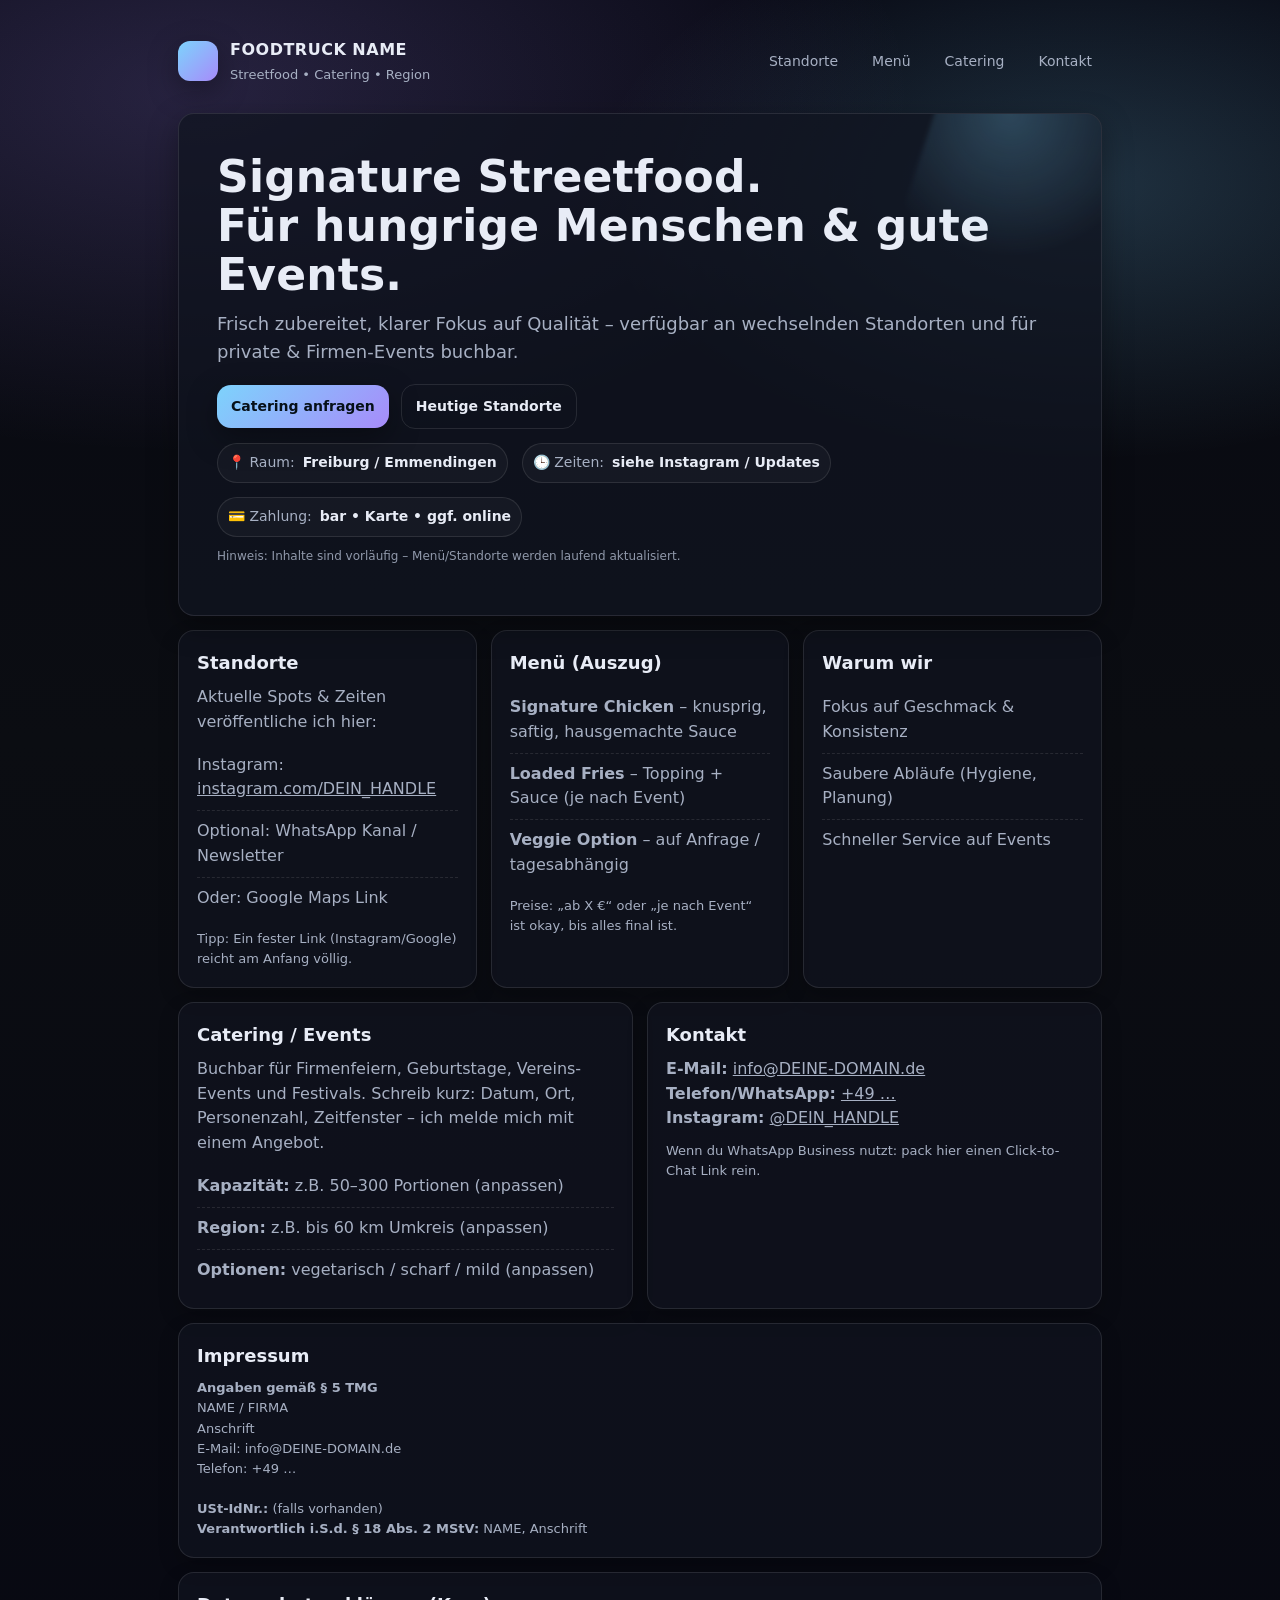
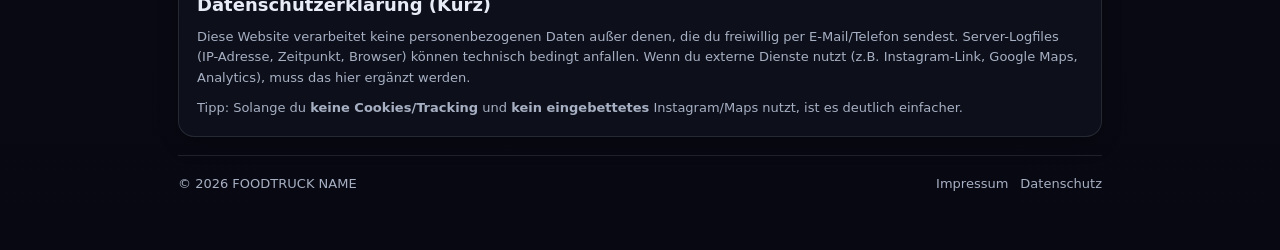
==== index.html @ 0bb02973 "Update and rename home.html to index.html" ====
<!doctype html>
<html lang="de">
<head>
  <meta charset="utf-8" />
  <meta name="viewport" content="width=device-width,initial-scale=1" />
  <meta name="description" content="Foodtruck – Streetfood & Catering. Standorte, Menü, Anfrage." />
  <title>FOODTRUCK NAME – Streetfood & Catering</title>

  <style>
    :root{
      --bg:#0b0d12;
      --card:#111521;
      --text:#e8ecf6;
      --muted:#a7b0c3;
      --line:rgba(255,255,255,.10);
      --accent:#7dd3fc;
      --accent2:#a78bfa;
      --shadow: 0 10px 30px rgba(0,0,0,.35);
      --radius:16px;
      --max: 980px;
      --pad: clamp(16px, 3vw, 28px);
    }
    *{box-sizing:border-box}
    body{
      margin:0;
      font-family: system-ui, -apple-system, Segoe UI, Roboto, Ubuntu, Cantarell, "Noto Sans", Arial, sans-serif;
      background:
        radial-gradient(1200px 600px at 15% 5%, rgba(167,139,250,.20), transparent 60%),
        radial-gradient(900px 500px at 85% 10%, rgba(125,211,252,.20), transparent 55%),
        linear-gradient(180deg, #070812, #0b0d12 40%, #070812);
      color:var(--text);
      line-height:1.55;
    }
    a{color:inherit}
    .wrap{max-width:var(--max); margin:0 auto; padding:24px var(--pad) 56px;}
    header{
      display:flex; gap:12px; align-items:center; justify-content:space-between;
      padding:14px 0 18px;
    }
    .brand{
      display:flex; gap:12px; align-items:center; text-decoration:none;
    }
    .logo{
      width:40px; height:40px; border-radius:12px;
      background: linear-gradient(135deg, var(--accent), var(--accent2));
      box-shadow: var(--shadow);
    }
    .brand strong{display:block; letter-spacing:.5px}
    .brand span{display:block; font-size:13px; color:var(--muted); margin-top:2px}
    nav{
      display:flex; gap:14px; flex-wrap:wrap; justify-content:flex-end;
      font-size:14px; color:var(--muted);
    }
    nav a{ text-decoration:none; padding:6px 10px; border-radius:10px; }
    nav a:hover{ background:rgba(255,255,255,.06); color:var(--text); }

    .hero{
      margin-top:10px;
      background: rgba(17,21,33,.75);
      border:1px solid var(--line);
      border-radius: var(--radius);
      box-shadow: var(--shadow);
      padding: clamp(22px, 4vw, 38px);
      position:relative;
      overflow:hidden;
    }
    .hero:before{
      content:"";
      position:absolute; inset:-60px -60px auto auto;
      width:240px; height:240px;
      background: radial-gradient(circle at 30% 30%, rgba(125,211,252,.25), transparent 60%);
      filter: blur(2px);
      transform: rotate(18deg);
    }
    h1{
      margin:0 0 10px;
      font-size: clamp(26px, 4.2vw, 44px);
      line-height:1.12;
      letter-spacing:.2px;
    }
    .lead{margin:0 0 18px; color:var(--muted); font-size: clamp(15px, 1.8vw, 18px);}
    .cta{
      display:flex; gap:12px; flex-wrap:wrap; align-items:center;
      margin-top:10px;
    }
    .btn{
      display:inline-flex; align-items:center; justify-content:center;
      padding:11px 14px;
      border-radius: 14px;
      border:1px solid var(--line);
      text-decoration:none;
      font-weight:600;
      font-size:14px;
    }
    .btn.primary{
      border:none;
      background: linear-gradient(135deg, var(--accent), var(--accent2));
      color:#061018;
      box-shadow: var(--shadow);
    }
    .btn:hover{ transform: translateY(-1px); }
    .meta{
      display:flex; gap:14px; flex-wrap:wrap;
      margin-top:14px; color:var(--muted); font-size:14px;
    }
    .pill{
      display:inline-flex; gap:8px; align-items:center;
      padding:8px 10px; border-radius:999px; border:1px solid var(--line);
      background: rgba(255,255,255,.03);
    }

    .grid{
      display:grid;
      grid-template-columns: repeat(12, 1fr);
      gap:14px;
      margin-top:14px;
    }
    .card{
      grid-column: span 12;
      background: rgba(17,21,33,.65);
      border:1px solid var(--line);
      border-radius: var(--radius);
      padding: 18px;
      box-shadow: 0 8px 20px rgba(0,0,0,.22);
    }
    .card h2{margin:0 0 8px; font-size:18px}
    .card p{margin:0; color:var(--muted)}
    .list{margin:10px 0 0; padding:0; list-style:none; color:var(--muted)}
    .list li{padding:8px 0; border-top:1px dashed rgba(255,255,255,.10)}
    .list li:first-child{border-top:none}
    .two{grid-column: span 12}
    @media (min-width: 860px){
      .two{grid-column: span 6}
      .third{grid-column: span 4}
    }
    .small{
      font-size:13px; color:var(--muted);
    }
    footer{
      margin-top:18px;
      padding-top:18px;
      border-top: 1px solid var(--line);
      color:var(--muted);
      font-size:13px;
      display:flex;
      flex-wrap:wrap;
      gap:10px;
      justify-content:space-between;
    }
    .footer-links{display:flex; gap:12px; flex-wrap:wrap}
    .footer-links a{color:var(--muted); text-decoration:none}
    .footer-links a:hover{color:var(--text)}
    .notice{
      margin-top:10px;
      font-size:12px;
      color:rgba(167,176,195,.85);
    }
    /* Simple anchor offset for sticky header feel */
    section{scroll-margin-top:18px}
  </style>
</head>

<body>
  <div class="wrap">
    <header>
      <a class="brand" href="#top" aria-label="Start">
        <div class="logo" aria-hidden="true"></div>
        <div>
          <strong>FOODTRUCK NAME</strong>
          <span>Streetfood • Catering • Region</span>
        </div>
      </a>

      <nav aria-label="Navigation">
        <a href="#standorte">Standorte</a>
        <a href="#menu">Menü</a>
        <a href="#catering">Catering</a>
        <a href="#kontakt">Kontakt</a>
      </nav>
    </header>

    <main id="top">
      <section class="hero">
        <h1>Signature Streetfood.<br/>Für hungrige Menschen & gute Events.</h1>
        <p class="lead">
          Frisch zubereitet, klarer Fokus auf Qualität – verfügbar an wechselnden Standorten
          und für private & Firmen-Events buchbar.
        </p>

        <div class="cta">
          <a class="btn primary" href="#kontakt">Catering anfragen</a>
          <a class="btn" href="#standorte">Heutige Standorte</a>
        </div>

        <div class="meta" aria-label="Kurzinfos">
          <span class="pill">📍 Raum: <strong style="color:var(--text)">Freiburg / Emmendingen</strong></span>
          <span class="pill">🕒 Zeiten: <strong style="color:var(--text)">siehe Instagram / Updates</strong></span>
          <span class="pill">💳 Zahlung: <strong style="color:var(--text)">bar • Karte • ggf. online</strong></span>
        </div>

        <p class="notice">Hinweis: Inhalte sind vorläufig – Menü/Standorte werden laufend aktualisiert.</p>
      </section>

      <div class="grid">
        <section class="card third" id="standorte">
          <h2>Standorte</h2>
          <p>Aktuelle Spots & Zeiten veröffentliche ich hier:</p>
          <ul class="list">
            <li>Instagram: <a href="https://instagram.com/DEIN_HANDLE" target="_blank" rel="noopener">instagram.com/DEIN_HANDLE</a></li>
            <li>Optional: WhatsApp Kanal / Newsletter</li>
            <li>Oder: Google Maps Link</li>
          </ul>
          <p class="small" style="margin-top:10px;">Tipp: Ein fester Link (Instagram/Google) reicht am Anfang völlig.</p>
        </section>

        <section class="card third" id="menu">
          <h2>Menü (Auszug)</h2>
          <ul class="list">
            <li><strong>Signature Chicken</strong> – knusprig, saftig, hausgemachte Sauce</li>
            <li><strong>Loaded Fries</strong> – Topping + Sauce (je nach Event)</li>
            <li><strong>Veggie Option</strong> – auf Anfrage / tagesabhängig</li>
          </ul>
          <p class="small" style="margin-top:10px;">Preise: „ab X €“ oder „je nach Event“ ist okay, bis alles final ist.</p>
        </section>

        <section class="card third">
          <h2>Warum wir</h2>
          <ul class="list">
            <li>Fokus auf Geschmack & Konsistenz</li>
            <li>Saubere Abläufe (Hygiene, Planung)</li>
            <li>Schneller Service auf Events</li>
          </ul>
        </section>

        <section class="card two" id="catering">
          <h2>Catering / Events</h2>
          <p>
            Buchbar für Firmenfeiern, Geburtstage, Vereins-Events und Festivals.
            Schreib kurz: Datum, Ort, Personenzahl, Zeitfenster – ich melde mich mit einem Angebot.
          </p>
          <ul class="list">
            <li><strong>Kapazität:</strong> z.B. 50–300 Portionen (anpassen)</li>
            <li><strong>Region:</strong> z.B. bis 60 km Umkreis (anpassen)</li>
            <li><strong>Optionen:</strong> vegetarisch / scharf / mild (anpassen)</li>
          </ul>
        </section>

        <section class="card two" id="kontakt">
          <h2>Kontakt</h2>
          <p>
            <strong>E-Mail:</strong> <a href="mailto:info@DEINE-DOMAIN.de">info@DEINE-DOMAIN.de</a><br/>
            <strong>Telefon/WhatsApp:</strong> <a href="tel:+49XXXXXXXXXX">+49 …</a><br/>
            <strong>Instagram:</strong> <a href="https://instagram.com/DEIN_HANDLE" target="_blank" rel="noopener">@DEIN_HANDLE</a>
          </p>
          <p class="small" style="margin-top:10px;">
            Wenn du WhatsApp Business nutzt: pack hier einen Click-to-Chat Link rein.
          </p>
        </section>

        <section class="card" id="impressum">
          <h2>Impressum</h2>
          <p class="small">
            <strong>Angaben gemäß § 5 TMG</strong><br/>
            NAME / FIRMA<br/>
            Anschrift<br/>
            E-Mail: info@DEINE-DOMAIN.de<br/>
            Telefon: +49 …<br/><br/>
            <strong>USt-IdNr.:</strong> (falls vorhanden)<br/>
            <strong>Verantwortlich i.S.d. § 18 Abs. 2 MStV:</strong> NAME, Anschrift
          </p>
        </section>

        <section class="card" id="datenschutz">
          <h2>Datenschutzerklärung (Kurz)</h2>
          <p class="small">
            Diese Website verarbeitet keine personenbezogenen Daten außer denen, die du freiwillig per E-Mail/Telefon sendest.
            Server-Logfiles (IP-Adresse, Zeitpunkt, Browser) können technisch bedingt anfallen.
            Wenn du externe Dienste nutzt (z.B. Instagram-Link, Google Maps, Analytics), muss das hier ergänzt werden.
          </p>
          <p class="small" style="margin-top:10px;">
            Tipp: Solange du <strong>keine Cookies/Tracking</strong> und <strong>kein eingebettetes</strong> Instagram/Maps nutzt,
            ist es deutlich einfacher.
          </p>
        </section>
      </div>
    </main>

    <footer>
      <div>© <span id="y"></span> FOODTRUCK NAME</div>
      <div class="footer-links">
        <a href="#impressum">Impressum</a>
        <a href="#datenschutz">Datenschutz</a>
      </div>
    </footer>
  </div>

  <script>
    document.getElementById("y").textContent = new Date().getFullYear();
  </script>
</body>

</html>
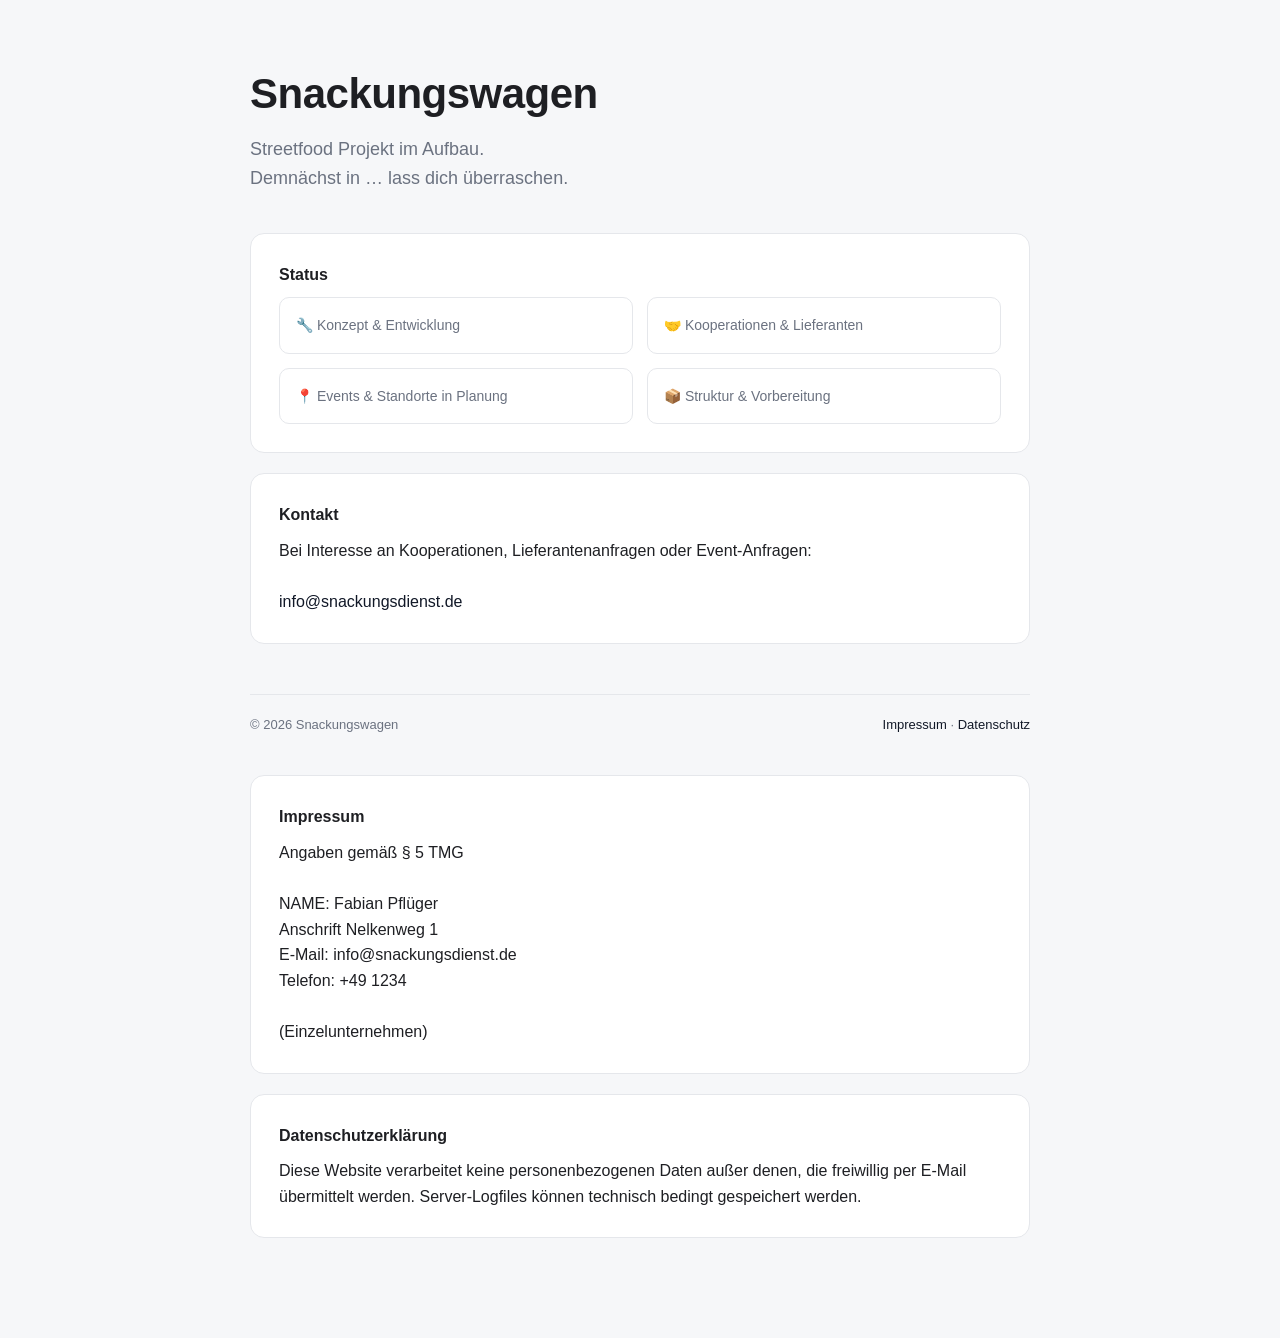
==== commit 7213b3c9: "Add files via upload" ====
--- a/index.html
+++ b/index.html
@@ -1,302 +1,153 @@
 <!doctype html>
 <html lang="de">
 <head>
-  <meta charset="utf-8" />
-  <meta name="viewport" content="width=device-width,initial-scale=1" />
-  <meta name="description" content="Foodtruck – Streetfood & Catering. Standorte, Menü, Anfrage." />
-  <title>FOODTRUCK NAME – Streetfood & Catering</title>
+<meta charset="utf-8">
+<meta name="viewport" content="width=device-width, initial-scale=1">
+<title>Snackungswagen – Projekt im Aufbau</title>
+<meta name="description" content="Snackungswagen – Streetfood Projekt im Aufbau. Kooperationen, Lieferanten & Eventanfragen willkommen.">
 
-  <style>
-    :root{
-      --bg:#0b0d12;
-      --card:#111521;
-      --text:#e8ecf6;
-      --muted:#a7b0c3;
-      --line:rgba(255,255,255,.10);
-      --accent:#7dd3fc;
-      --accent2:#a78bfa;
-      --shadow: 0 10px 30px rgba(0,0,0,.35);
-      --radius:16px;
-      --max: 980px;
-      --pad: clamp(16px, 3vw, 28px);
-    }
-    *{box-sizing:border-box}
-    body{
-      margin:0;
-      font-family: system-ui, -apple-system, Segoe UI, Roboto, Ubuntu, Cantarell, "Noto Sans", Arial, sans-serif;
-      background:
-        radial-gradient(1200px 600px at 15% 5%, rgba(167,139,250,.20), transparent 60%),
-        radial-gradient(900px 500px at 85% 10%, rgba(125,211,252,.20), transparent 55%),
-        linear-gradient(180deg, #070812, #0b0d12 40%, #070812);
-      color:var(--text);
-      line-height:1.55;
-    }
-    a{color:inherit}
-    .wrap{max-width:var(--max); margin:0 auto; padding:24px var(--pad) 56px;}
-    header{
-      display:flex; gap:12px; align-items:center; justify-content:space-between;
-      padding:14px 0 18px;
-    }
-    .brand{
-      display:flex; gap:12px; align-items:center; text-decoration:none;
-    }
-    .logo{
-      width:40px; height:40px; border-radius:12px;
-      background: linear-gradient(135deg, var(--accent), var(--accent2));
-      box-shadow: var(--shadow);
-    }
-    .brand strong{display:block; letter-spacing:.5px}
-    .brand span{display:block; font-size:13px; color:var(--muted); margin-top:2px}
-    nav{
-      display:flex; gap:14px; flex-wrap:wrap; justify-content:flex-end;
-      font-size:14px; color:var(--muted);
-    }
-    nav a{ text-decoration:none; padding:6px 10px; border-radius:10px; }
-    nav a:hover{ background:rgba(255,255,255,.06); color:var(--text); }
+<style>
+:root{
+  --bg:#f6f7f9;
+  --card:#ffffff;
+  --text:#1e1f23;
+  --muted:#6b7280;
+  --line:#e5e7eb;
+  --accent:#111827;
+  --radius:14px;
+  --max:820px;
+}
 
-    .hero{
-      margin-top:10px;
-      background: rgba(17,21,33,.75);
-      border:1px solid var(--line);
-      border-radius: var(--radius);
-      box-shadow: var(--shadow);
-      padding: clamp(22px, 4vw, 38px);
-      position:relative;
-      overflow:hidden;
-    }
-    .hero:before{
-      content:"";
-      position:absolute; inset:-60px -60px auto auto;
-      width:240px; height:240px;
-      background: radial-gradient(circle at 30% 30%, rgba(125,211,252,.25), transparent 60%);
-      filter: blur(2px);
-      transform: rotate(18deg);
-    }
-    h1{
-      margin:0 0 10px;
-      font-size: clamp(26px, 4.2vw, 44px);
-      line-height:1.12;
-      letter-spacing:.2px;
-    }
-    .lead{margin:0 0 18px; color:var(--muted); font-size: clamp(15px, 1.8vw, 18px);}
-    .cta{
-      display:flex; gap:12px; flex-wrap:wrap; align-items:center;
-      margin-top:10px;
-    }
-    .btn{
-      display:inline-flex; align-items:center; justify-content:center;
-      padding:11px 14px;
-      border-radius: 14px;
-      border:1px solid var(--line);
-      text-decoration:none;
-      font-weight:600;
-      font-size:14px;
-    }
-    .btn.primary{
-      border:none;
-      background: linear-gradient(135deg, var(--accent), var(--accent2));
-      color:#061018;
-      box-shadow: var(--shadow);
-    }
-    .btn:hover{ transform: translateY(-1px); }
-    .meta{
-      display:flex; gap:14px; flex-wrap:wrap;
-      margin-top:14px; color:var(--muted); font-size:14px;
-    }
-    .pill{
-      display:inline-flex; gap:8px; align-items:center;
-      padding:8px 10px; border-radius:999px; border:1px solid var(--line);
-      background: rgba(255,255,255,.03);
-    }
+*{box-sizing:border-box}
+body{
+  margin:0;
+  font-family:-apple-system,BlinkMacSystemFont,"Segoe UI",Roboto,Helvetica,Arial,sans-serif;
+  background:var(--bg);
+  color:var(--text);
+  line-height:1.6;
+}
 
-    .grid{
-      display:grid;
-      grid-template-columns: repeat(12, 1fr);
-      gap:14px;
-      margin-top:14px;
-    }
-    .card{
-      grid-column: span 12;
-      background: rgba(17,21,33,.65);
-      border:1px solid var(--line);
-      border-radius: var(--radius);
-      padding: 18px;
-      box-shadow: 0 8px 20px rgba(0,0,0,.22);
-    }
-    .card h2{margin:0 0 8px; font-size:18px}
-    .card p{margin:0; color:var(--muted)}
-    .list{margin:10px 0 0; padding:0; list-style:none; color:var(--muted)}
-    .list li{padding:8px 0; border-top:1px dashed rgba(255,255,255,.10)}
-    .list li:first-child{border-top:none}
-    .two{grid-column: span 12}
-    @media (min-width: 860px){
-      .two{grid-column: span 6}
-      .third{grid-column: span 4}
-    }
-    .small{
-      font-size:13px; color:var(--muted);
-    }
-    footer{
-      margin-top:18px;
-      padding-top:18px;
-      border-top: 1px solid var(--line);
-      color:var(--muted);
-      font-size:13px;
-      display:flex;
-      flex-wrap:wrap;
-      gap:10px;
-      justify-content:space-between;
-    }
-    .footer-links{display:flex; gap:12px; flex-wrap:wrap}
-    .footer-links a{color:var(--muted); text-decoration:none}
-    .footer-links a:hover{color:var(--text)}
-    .notice{
-      margin-top:10px;
-      font-size:12px;
-      color:rgba(167,176,195,.85);
-    }
-    /* Simple anchor offset for sticky header feel */
-    section{scroll-margin-top:18px}
-  </style>
+.wrapper{
+  max-width:var(--max);
+  margin:auto;
+  padding:60px 20px 80px;
+}
+
+h1{
+  font-size:42px;
+  margin:0 0 8px;
+  font-weight:600;
+  letter-spacing:-0.5px;
+}
+
+.subtitle{
+  color:var(--muted);
+  font-size:18px;
+  margin-bottom:40px;
+}
+
+.card{
+  background:var(--card);
+  border:1px solid var(--line);
+  border-radius:var(--radius);
+  padding:28px;
+  margin-bottom:20px;
+}
+
+.section-title{
+  font-weight:600;
+  margin-bottom:10px;
+}
+
+.icons{
+  display:grid;
+  grid-template-columns:1fr 1fr;
+  gap:14px;
+  margin-top:10px;
+}
+
+.icon-box{
+  border:1px solid var(--line);
+  border-radius:10px;
+  padding:16px;
+  font-size:14px;
+  color:var(--muted);
+}
+
+.contact{
+  font-size:16px;
+}
+
+a{
+  color:var(--accent);
+  text-decoration:none;
+  font-weight:500;
+}
+
+footer{
+  margin-top:50px;
+  font-size:13px;
+  color:var(--muted);
+  display:flex;
+  justify-content:space-between;
+  flex-wrap:wrap;
+  gap:10px;
+  border-top:1px solid var(--line);
+  padding-top:20px;
+}
+</style>
 </head>
 
 <body>
-  <div class="wrap">
-    <header>
-      <a class="brand" href="#top" aria-label="Start">
-        <div class="logo" aria-hidden="true"></div>
-        <div>
-          <strong>FOODTRUCK NAME</strong>
-          <span>Streetfood • Catering • Region</span>
-        </div>
-      </a>
+<div class="wrapper">
 
-      <nav aria-label="Navigation">
-        <a href="#standorte">Standorte</a>
-        <a href="#menu">Menü</a>
-        <a href="#catering">Catering</a>
-        <a href="#kontakt">Kontakt</a>
-      </nav>
-    </header>
+<h1>Snackungswagen</h1>
+<div class="subtitle">
+Streetfood Projekt im Aufbau.<br>
+Demnächst in … lass dich überraschen.
+</div>
 
-    <main id="top">
-      <section class="hero">
-        <h1>Signature Streetfood.<br/>Für hungrige Menschen & gute Events.</h1>
-        <p class="lead">
-          Frisch zubereitet, klarer Fokus auf Qualität – verfügbar an wechselnden Standorten
-          und für private & Firmen-Events buchbar.
-        </p>
+<div class="card">
+  <div class="section-title">Status</div>
+  <div class="icons">
+    <div class="icon-box">🔧 Konzept & Entwicklung</div>
+    <div class="icon-box">🤝 Kooperationen & Lieferanten</div>
+    <div class="icon-box">📍 Events & Standorte in Planung</div>
+    <div class="icon-box">📦 Struktur & Vorbereitung</div>
+  </div>
+</div>
 
-        <div class="cta">
-          <a class="btn primary" href="#kontakt">Catering anfragen</a>
-          <a class="btn" href="#standorte">Heutige Standorte</a>
-        </div>
+<div class="card contact">
+  <div class="section-title">Kontakt</div>
+  Bei Interesse an Kooperationen, Lieferantenanfragen oder Event-Anfragen:<br><br>
+  <a href="mailto:info@snackungsdienst.de">info@snackungsdienst.de</a>
+</div>
 
-        <div class="meta" aria-label="Kurzinfos">
-          <span class="pill">📍 Raum: <strong style="color:var(--text)">Freiburg / Emmendingen</strong></span>
-          <span class="pill">🕒 Zeiten: <strong style="color:var(--text)">siehe Instagram / Updates</strong></span>
-          <span class="pill">💳 Zahlung: <strong style="color:var(--text)">bar • Karte • ggf. online</strong></span>
-        </div>
+<footer>
+  <div>© 2026 Snackungswagen</div>
+  <div>
+    <a href="#impressum">Impressum</a> ·
+    <a href="#datenschutz">Datenschutz</a>
+  </div>
+</footer>
 
-        <p class="notice">Hinweis: Inhalte sind vorläufig – Menü/Standorte werden laufend aktualisiert.</p>
-      </section>
+<div class="card" id="impressum" style="margin-top:40px;">
+  <div class="section-title">Impressum</div>
+  Angaben gemäß § 5 TMG<br><br>
+  NAME: Fabian Pflüger<br>
+  Anschrift Nelkenweg 1<br>
+  E-Mail: info@snackungsdienst.de<br>
+  Telefon: +49 1234 <br><br>
+  (Einzelunternehmen)
+</div>
 
-      <div class="grid">
-        <section class="card third" id="standorte">
-          <h2>Standorte</h2>
-          <p>Aktuelle Spots & Zeiten veröffentliche ich hier:</p>
-          <ul class="list">
-            <li>Instagram: <a href="https://instagram.com/DEIN_HANDLE" target="_blank" rel="noopener">instagram.com/DEIN_HANDLE</a></li>
-            <li>Optional: WhatsApp Kanal / Newsletter</li>
-            <li>Oder: Google Maps Link</li>
-          </ul>
-          <p class="small" style="margin-top:10px;">Tipp: Ein fester Link (Instagram/Google) reicht am Anfang völlig.</p>
-        </section>
+<div class="card" id="datenschutz">
+  <div class="section-title">Datenschutzerklärung</div>
+  Diese Website verarbeitet keine personenbezogenen Daten außer denen, 
+  die freiwillig per E-Mail übermittelt werden. 
+  Server-Logfiles können technisch bedingt gespeichert werden.
+</div>
 
-        <section class="card third" id="menu">
-          <h2>Menü (Auszug)</h2>
-          <ul class="list">
-            <li><strong>Signature Chicken</strong> – knusprig, saftig, hausgemachte Sauce</li>
-            <li><strong>Loaded Fries</strong> – Topping + Sauce (je nach Event)</li>
-            <li><strong>Veggie Option</strong> – auf Anfrage / tagesabhängig</li>
-          </ul>
-          <p class="small" style="margin-top:10px;">Preise: „ab X €“ oder „je nach Event“ ist okay, bis alles final ist.</p>
-        </section>
-
-        <section class="card third">
-          <h2>Warum wir</h2>
-          <ul class="list">
-            <li>Fokus auf Geschmack & Konsistenz</li>
-            <li>Saubere Abläufe (Hygiene, Planung)</li>
-            <li>Schneller Service auf Events</li>
-          </ul>
-        </section>
-
-        <section class="card two" id="catering">
-          <h2>Catering / Events</h2>
-          <p>
-            Buchbar für Firmenfeiern, Geburtstage, Vereins-Events und Festivals.
-            Schreib kurz: Datum, Ort, Personenzahl, Zeitfenster – ich melde mich mit einem Angebot.
-          </p>
-          <ul class="list">
-            <li><strong>Kapazität:</strong> z.B. 50–300 Portionen (anpassen)</li>
-            <li><strong>Region:</strong> z.B. bis 60 km Umkreis (anpassen)</li>
-            <li><strong>Optionen:</strong> vegetarisch / scharf / mild (anpassen)</li>
-          </ul>
-        </section>
-
-        <section class="card two" id="kontakt">
-          <h2>Kontakt</h2>
-          <p>
-            <strong>E-Mail:</strong> <a href="mailto:info@DEINE-DOMAIN.de">info@DEINE-DOMAIN.de</a><br/>
-            <strong>Telefon/WhatsApp:</strong> <a href="tel:+49XXXXXXXXXX">+49 …</a><br/>
-            <strong>Instagram:</strong> <a href="https://instagram.com/DEIN_HANDLE" target="_blank" rel="noopener">@DEIN_HANDLE</a>
-          </p>
-          <p class="small" style="margin-top:10px;">
-            Wenn du WhatsApp Business nutzt: pack hier einen Click-to-Chat Link rein.
-          </p>
-        </section>
-
-        <section class="card" id="impressum">
-          <h2>Impressum</h2>
-          <p class="small">
-            <strong>Angaben gemäß § 5 TMG</strong><br/>
-            NAME / FIRMA<br/>
-            Anschrift<br/>
-            E-Mail: info@DEINE-DOMAIN.de<br/>
-            Telefon: +49 …<br/><br/>
-            <strong>USt-IdNr.:</strong> (falls vorhanden)<br/>
-            <strong>Verantwortlich i.S.d. § 18 Abs. 2 MStV:</strong> NAME, Anschrift
-          </p>
-        </section>
-
-        <section class="card" id="datenschutz">
-          <h2>Datenschutzerklärung (Kurz)</h2>
-          <p class="small">
-            Diese Website verarbeitet keine personenbezogenen Daten außer denen, die du freiwillig per E-Mail/Telefon sendest.
-            Server-Logfiles (IP-Adresse, Zeitpunkt, Browser) können technisch bedingt anfallen.
-            Wenn du externe Dienste nutzt (z.B. Instagram-Link, Google Maps, Analytics), muss das hier ergänzt werden.
-          </p>
-          <p class="small" style="margin-top:10px;">
-            Tipp: Solange du <strong>keine Cookies/Tracking</strong> und <strong>kein eingebettetes</strong> Instagram/Maps nutzt,
-            ist es deutlich einfacher.
-          </p>
-        </section>
-      </div>
-    </main>
-
-    <footer>
-      <div>© <span id="y"></span> FOODTRUCK NAME</div>
-      <div class="footer-links">
-        <a href="#impressum">Impressum</a>
-        <a href="#datenschutz">Datenschutz</a>
-      </div>
-    </footer>
-  </div>
-
-  <script>
-    document.getElementById("y").textContent = new Date().getFullYear();
-  </script>
+</div>
 </body>
-
-</html>
+</html>
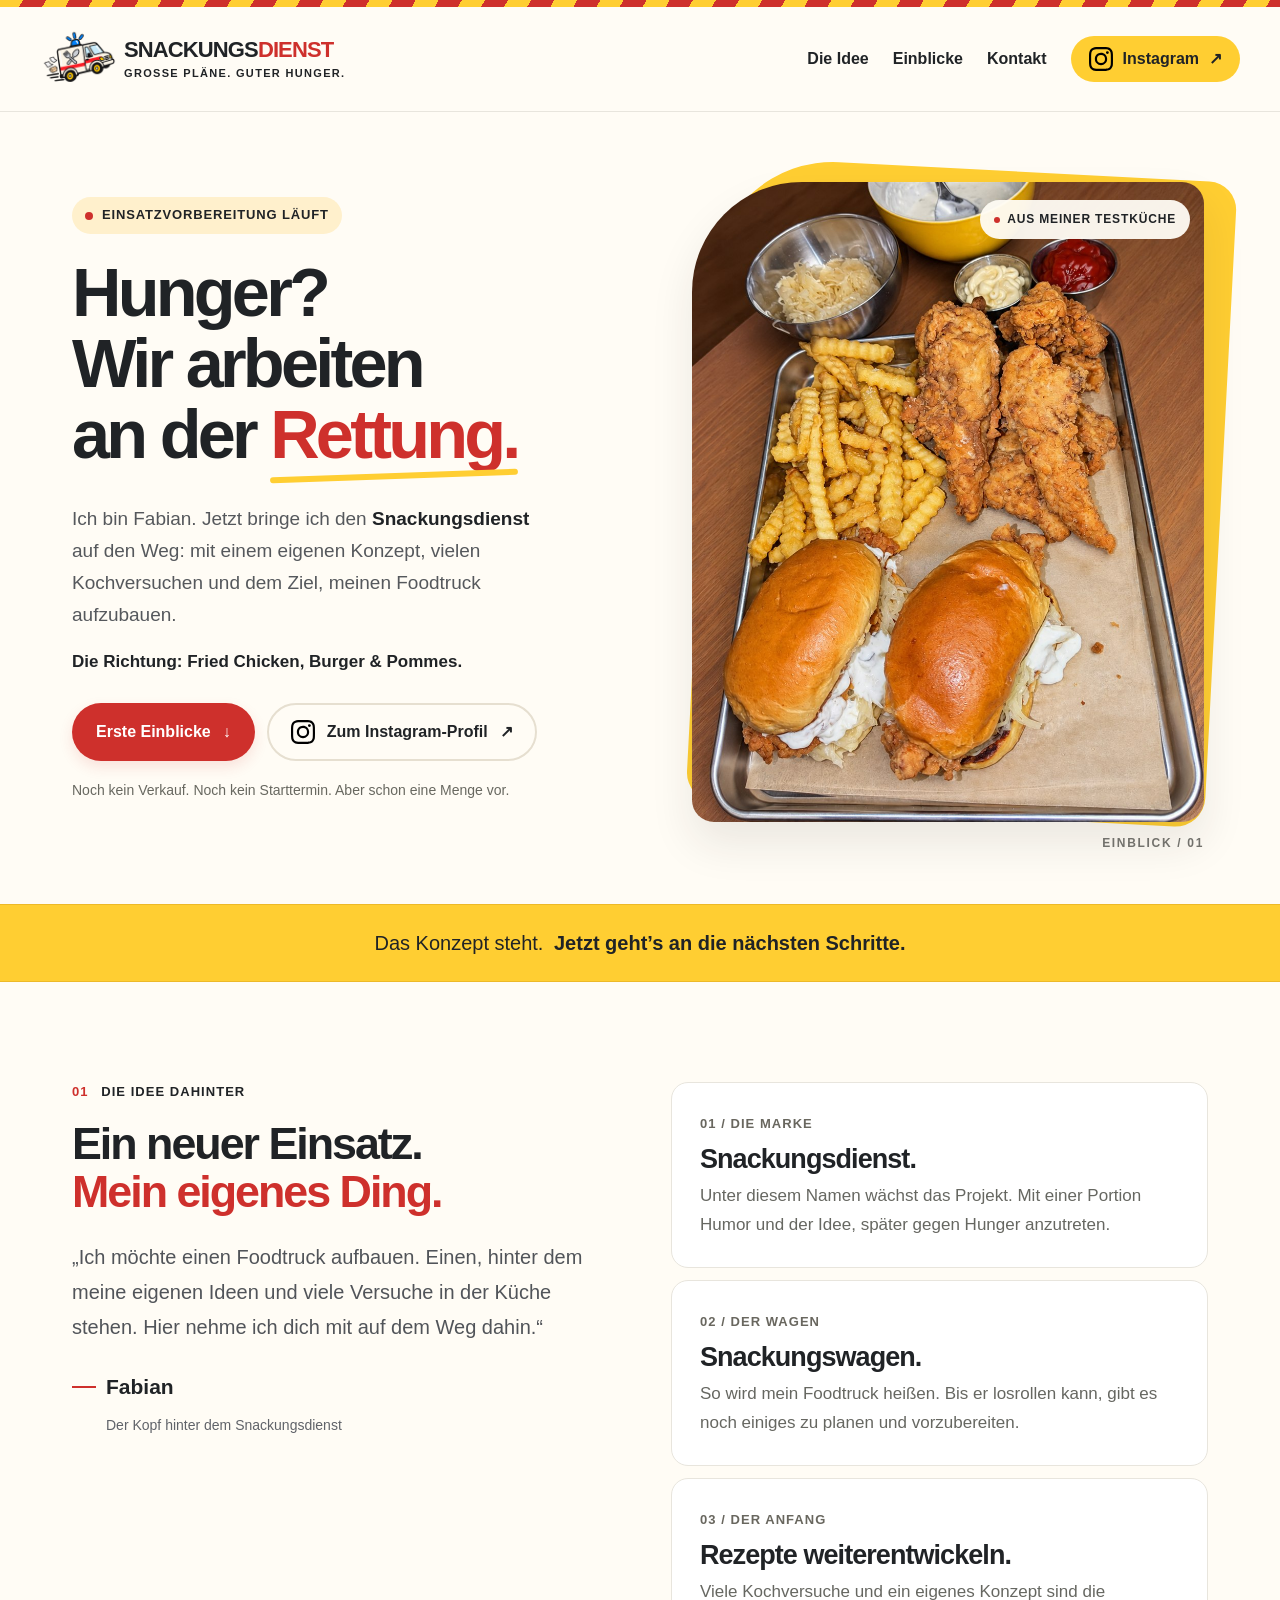
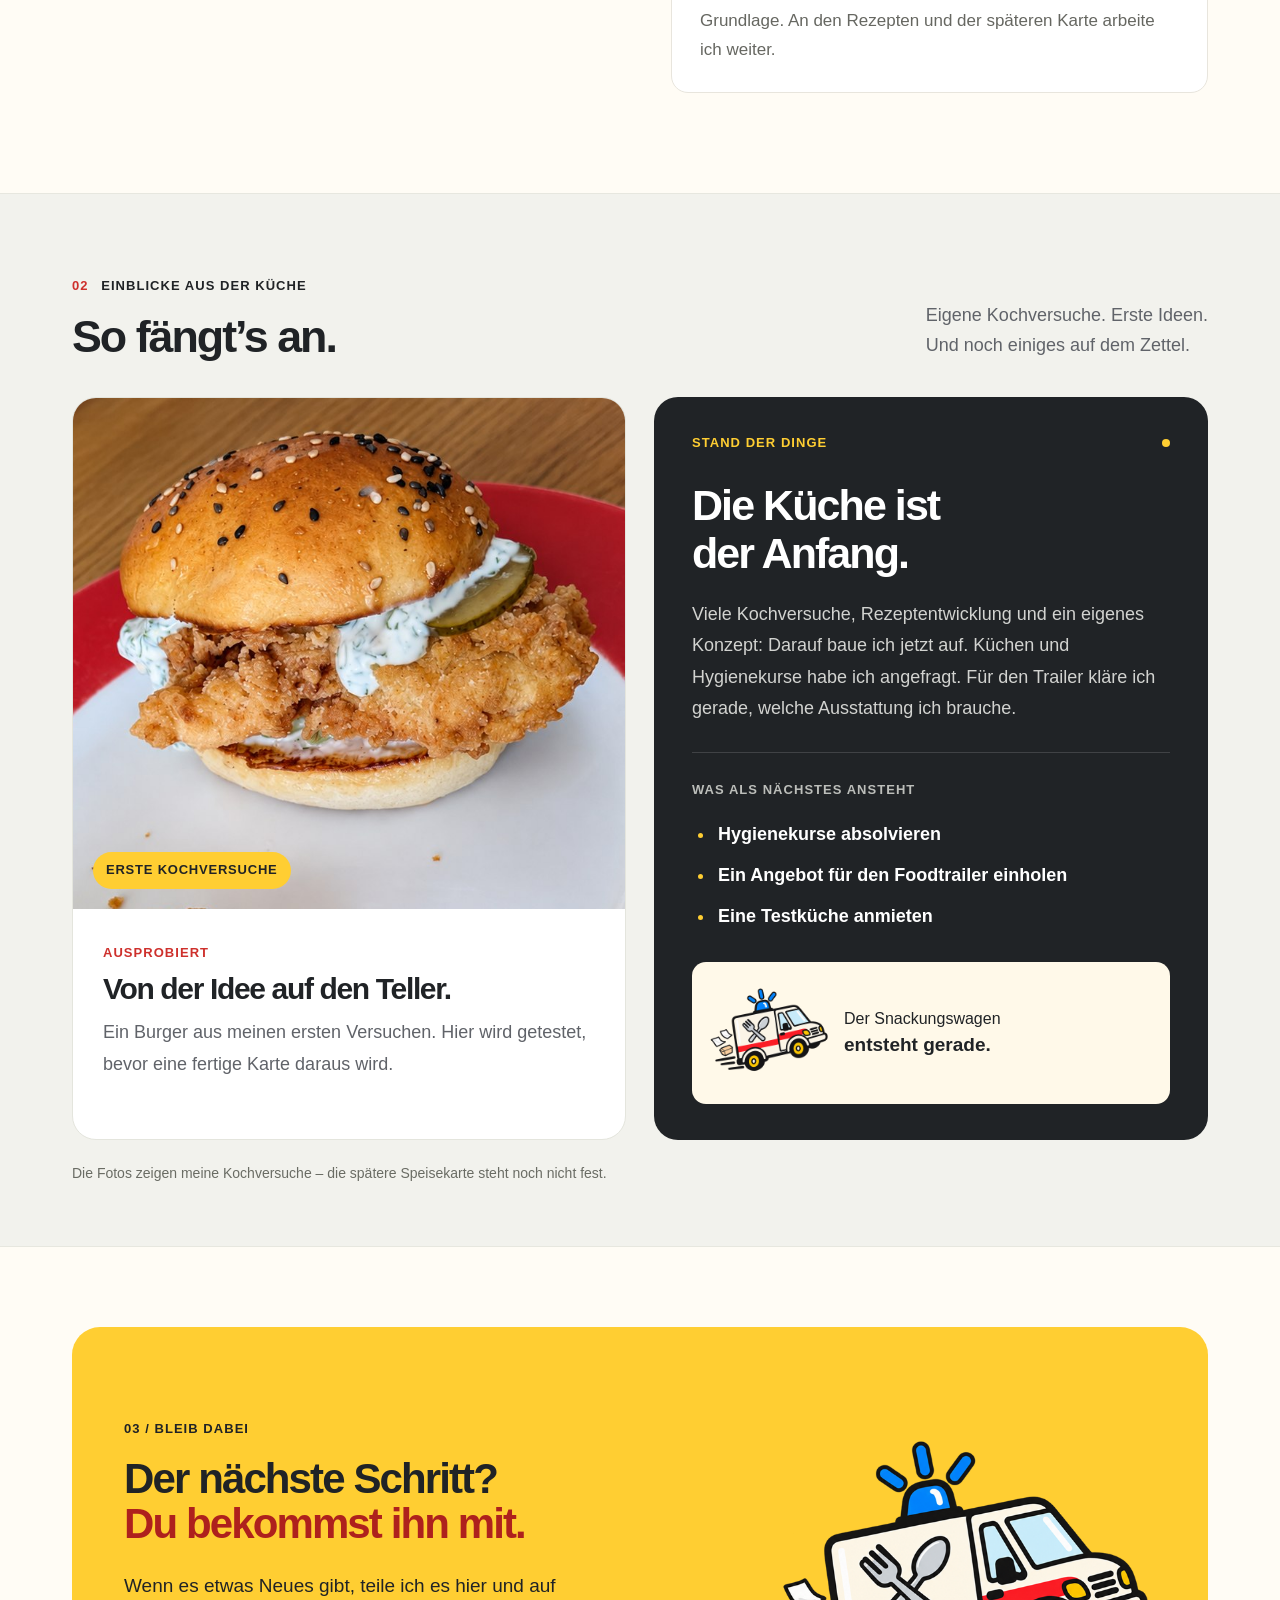
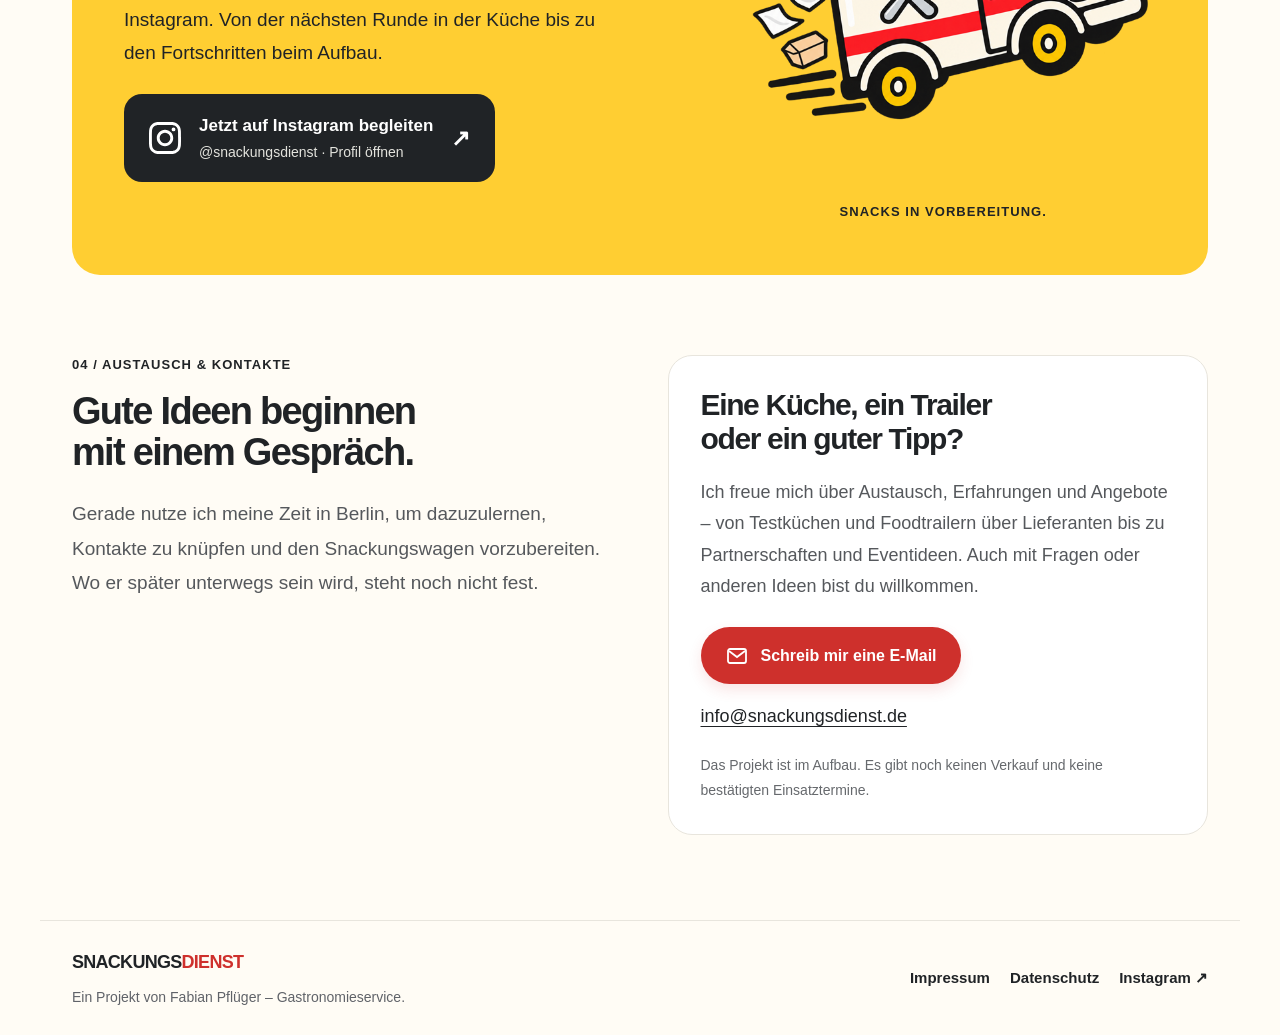
==== commit db058684: "Add files via upload" ====
--- a/index.html
+++ b/index.html
@@ -1,153 +1,98 @@
-<!doctype html>
-<html lang="de">
-<head>
-<meta charset="utf-8">
-<meta name="viewport" content="width=device-width, initial-scale=1">
-<title>Snackungswagen – Projekt im Aufbau</title>
-<meta name="description" content="Snackungswagen – Streetfood Projekt im Aufbau. Kooperationen, Lieferanten & Eventanfragen willkommen.">
-
-<style>
-:root{
-  --bg:#f6f7f9;
-  --card:#ffffff;
-  --text:#1e1f23;
-  --muted:#6b7280;
-  --line:#e5e7eb;
-  --accent:#111827;
-  --radius:14px;
-  --max:820px;
-}
-
-*{box-sizing:border-box}
-body{
-  margin:0;
-  font-family:-apple-system,BlinkMacSystemFont,"Segoe UI",Roboto,Helvetica,Arial,sans-serif;
-  background:var(--bg);
-  color:var(--text);
-  line-height:1.6;
-}
-
-.wrapper{
-  max-width:var(--max);
-  margin:auto;
-  padding:60px 20px 80px;
-}
-
-h1{
-  font-size:42px;
-  margin:0 0 8px;
-  font-weight:600;
-  letter-spacing:-0.5px;
-}
-
-.subtitle{
-  color:var(--muted);
-  font-size:18px;
-  margin-bottom:40px;
-}
-
-.card{
-  background:var(--card);
-  border:1px solid var(--line);
-  border-radius:var(--radius);
-  padding:28px;
-  margin-bottom:20px;
-}
-
-.section-title{
-  font-weight:600;
-  margin-bottom:10px;
-}
-
-.icons{
-  display:grid;
-  grid-template-columns:1fr 1fr;
-  gap:14px;
-  margin-top:10px;
-}
-
-.icon-box{
-  border:1px solid var(--line);
-  border-radius:10px;
-  padding:16px;
-  font-size:14px;
-  color:var(--muted);
-}
-
-.contact{
-  font-size:16px;
-}
-
-a{
-  color:var(--accent);
-  text-decoration:none;
-  font-weight:500;
-}
-
-footer{
-  margin-top:50px;
-  font-size:13px;
-  color:var(--muted);
-  display:flex;
-  justify-content:space-between;
-  flex-wrap:wrap;
-  gap:10px;
-  border-top:1px solid var(--line);
-  padding-top:20px;
-}
-</style>
-</head>
-
-<body>
-<div class="wrapper">
-
-<h1>Snackungswagen</h1>
-<div class="subtitle">
-Streetfood Projekt im Aufbau.<br>
-Demnächst in … lass dich überraschen.
-</div>
-
-<div class="card">
-  <div class="section-title">Status</div>
-  <div class="icons">
-    <div class="icon-box">🔧 Konzept & Entwicklung</div>
-    <div class="icon-box">🤝 Kooperationen & Lieferanten</div>
-    <div class="icon-box">📍 Events & Standorte in Planung</div>
-    <div class="icon-box">📦 Struktur & Vorbereitung</div>
-  </div>
-</div>
-
-<div class="card contact">
-  <div class="section-title">Kontakt</div>
-  Bei Interesse an Kooperationen, Lieferantenanfragen oder Event-Anfragen:<br><br>
-  <a href="mailto:info@snackungsdienst.de">info@snackungsdienst.de</a>
-</div>
-
-<footer>
-  <div>© 2026 Snackungswagen</div>
-  <div>
-    <a href="#impressum">Impressum</a> ·
-    <a href="#datenschutz">Datenschutz</a>
-  </div>
-</footer>
-
-<div class="card" id="impressum" style="margin-top:40px;">
-  <div class="section-title">Impressum</div>
-  Angaben gemäß § 5 TMG<br><br>
-  NAME: Fabian Pflüger<br>
-  Anschrift Nelkenweg 1<br>
-  E-Mail: info@snackungsdienst.de<br>
-  Telefon: +49 1234 <br><br>
-  (Einzelunternehmen)
-</div>
-
-<div class="card" id="datenschutz">
-  <div class="section-title">Datenschutzerklärung</div>
-  Diese Website verarbeitet keine personenbezogenen Daten außer denen, 
-  die freiwillig per E-Mail übermittelt werden. 
-  Server-Logfiles können technisch bedingt gespeichert werden.
-</div>
-
-</div>
-</body>
-</html>+<!doctype html>
+<html lang="de">
+<head>
+  <meta charset="utf-8">
+  <meta name="viewport" content="width=device-width, initial-scale=1">
+  <meta name="robots" content="index, follow">
+  <meta name="description" content="Fabian baut den Snackungsdienst auf. Fried Chicken, erste Kochversuche und der Weg zum eigenen Foodtruck. Begleite die Vorbereitung.">
+  <meta name="theme-color" content="#ffce32">
+  <title>Snackungsdienst – der Snackungswagen entsteht</title>
+  <link rel="icon" type="image/png" href="assets/logo.png">
+  <link rel="stylesheet" href="style.css">
+</head>
+<body>
+  <a class="skip-link" href="#inhalt">Zum Inhalt springen</a>
+  <div class="signal-stripe" aria-hidden="true"></div>
+  <header class="header">
+    <a class="brand" href="#start" aria-label="Snackungsdienst – zur Startseite">
+      <img src="assets/logo.png" alt="" width="76" height="76">
+      <span>SNACKUNGS<span class="red">DIENST</span><small>GROSSE PLÄNE. GUTER HUNGER.</small></span>
+    </a>
+    <nav aria-label="Hauptnavigation">
+      <a href="#idee">Die Idee</a>
+      <a href="#einblicke">Einblicke</a>
+      <a href="#kontakt">Kontakt</a>
+      <a class="nav-instagram" href="https://www.instagram.com/snackungsdienst/" target="_blank" rel="noopener noreferrer"><img class="instagram-icon" src="assets/instagram-black.svg" alt="" width="24" height="24"> Instagram <span aria-hidden="true">↗</span><span class="sr-only"> (öffnet einen neuen Tab)</span></a>
+    </nav>
+  </header>
+
+  <main id="inhalt">
+    <section class="hero section-shell" id="start" aria-labelledby="hero-title">
+      <div class="hero-copy">
+        <p class="status"><span class="status-dot" aria-hidden="true"></span> EINSATZVORBEREITUNG LÄUFT</p>
+        <h1 id="hero-title">Hunger?<br>Wir arbeiten<br>an der <span class="red">Rettung.</span></h1>
+        <p class="hero-intro">Ich bin Fabian. Jetzt bringe ich den <strong>Snackungsdienst</strong> auf den Weg: mit einem eigenen Konzept, vielen Kochversuchen und dem Ziel, meinen Foodtruck aufzubauen.</p>
+        <p class="food-direction">Die Richtung: Fried Chicken, Burger &amp; Pommes.</p>
+        <div class="actions">
+          <a class="button button-red" href="#einblicke">Erste Einblicke <span aria-hidden="true">↓</span></a>
+          <a class="button button-outline" href="https://www.instagram.com/snackungsdienst/" target="_blank" rel="noopener noreferrer"><img class="instagram-icon" src="assets/instagram-black.svg" alt="" width="24" height="24"> Zum Instagram-Profil <span aria-hidden="true">↗</span><span class="sr-only"> (öffnet einen neuen Tab)</span></a>
+        </div>
+        <p class="honest-note">Noch kein Verkauf. Noch kein Starttermin. Aber schon eine Menge vor.</p>
+      </div>
+      <div class="hero-visual">
+        <div class="photo-backdrop" aria-hidden="true"></div>
+        <img class="hero-photo" src="assets/testkueche-tablett.jpg" width="1000" height="1250" alt="Ein erster Kochversuch: Chicken Fingers, zwei Burger und Pommes auf einem Metalltablett." fetchpriority="high">
+        <div class="photo-tag"><span class="tag-dot" aria-hidden="true"></span> AUS MEINER TESTKÜCHE</div>
+        <span class="image-number" aria-hidden="true">EINBLICK / 01</span>
+      </div>
+    </section>
+
+    <div class="progress-band"><p>Das Konzept steht. <strong>Jetzt geht’s an die nächsten Schritte.</strong></p></div>
+
+    <section class="idea section-shell" id="idee" aria-labelledby="idee-title">
+      <div class="idea-heading">
+        <p class="eyebrow"><span>01</span> DIE IDEE DAHINTER</p>
+        <h2 id="idee-title">Ein neuer Einsatz.<br><span class="red">Mein eigenes Ding.</span></h2>
+        <blockquote class="founder-quote"><p>„Ich möchte einen Foodtruck aufbauen. Einen, hinter dem meine eigenen Ideen und viele Versuche in der Küche stehen. Hier nehme ich dich mit auf dem Weg dahin.“</p><footer class="signature"><span class="signature-line" aria-hidden="true"></span> Fabian <small>Der Kopf hinter dem Snackungsdienst</small></footer></blockquote>
+      </div>
+      <div class="mission-grid">
+        <article class="mission-card"><span class="card-number">01 / DIE MARKE</span><h3>Snackungsdienst.</h3><p>Unter diesem Namen wächst das Projekt. Mit einer Portion Humor und der Idee, später gegen Hunger anzutreten.</p></article>
+        <article class="mission-card"><span class="card-number">02 / DER WAGEN</span><h3>Snackungswagen.</h3><p>So wird mein Foodtruck heißen. Bis er losrollen kann, gibt es noch einiges zu planen und vorzubereiten.</p></article>
+        <article class="mission-card"><span class="card-number">03 / DER ANFANG</span><h3>Rezepte weiterentwickeln.</h3><p>Viele Kochversuche und ein eigenes Konzept sind die Grundlage. An den Rezepten und der späteren Karte arbeite ich weiter.</p></article>
+      </div>
+    </section>
+
+    <section class="insights" id="einblicke" aria-labelledby="einblicke-title">
+      <div class="section-shell">
+        <div class="section-heading"><div><p class="eyebrow"><span>02</span> EINBLICKE AUS DER KÜCHE</p><h2 id="einblicke-title">So fängt’s an.</h2></div><p>Eigene Kochversuche. Erste Ideen.<br>Und noch einiges auf dem Zettel.</p></div>
+        <div class="insight-grid">
+          <figure class="food-card"><div class="food-card-image burger-focus"><img src="assets/testkueche-burger.jpg" alt="Nahaufnahme eines Chicken-Burgers aus meinen Kochversuchen: Bun, panierte Füllung, Sauce und Gurke." width="1000" height="1250" loading="lazy"><span class="image-label">ERSTE KOCHVERSUCHE</span></div><figcaption><span class="eyebrow">AUSPROBIERT</span><h3>Von der Idee auf den Teller.</h3><p>Ein Burger aus meinen ersten Versuchen. Hier wird getestet, bevor eine fertige Karte daraus wird.</p></figcaption></figure>
+          <article class="journal-card">
+            <div class="journal-top"><span class="eyebrow">STAND DER DINGE</span><span class="journal-dot" aria-hidden="true"></span></div>
+            <h3>Die Küche ist<br>der Anfang.</h3>
+            <p>Viele Kochversuche, Rezeptentwicklung und ein eigenes Konzept: Darauf baue ich jetzt auf. Küchen und Hygienekurse habe ich angefragt. Für den Trailer kläre ich gerade, welche Ausstattung ich brauche.</p>
+            <div class="journal-divider"></div>
+            <p class="eyebrow">WAS ALS NÄCHSTES ANSTEHT</p>
+            <ul class="next-steps"><li>Hygienekurse absolvieren</li><li>Ein Angebot für den Foodtrailer einholen</li><li>Eine Testküche anmieten</li></ul>
+            <div class="journal-bottom"><img src="assets/logo.png" alt="Gezeichneter Snackungswagen mit angehobenen Vorderrädern, silbernem Besteck und Blaulicht." width="154" height="154" loading="lazy"><p>Der Snackungswagen<br><strong>entsteht gerade.</strong></p></div>
+          </article>
+        </div>
+        <p class="caption-note">Die Fotos zeigen meine Kochversuche – die spätere Speisekarte steht noch nicht fest.</p>
+      </div>
+    </section>
+
+    <section class="follow section-shell" id="dranbleiben" aria-labelledby="follow-title">
+      <div class="follow-card">
+        <div><p class="eyebrow">03 / BLEIB DABEI</p><h2 id="follow-title">Der nächste Schritt?<br><span>Du bekommst ihn mit.</span></h2><p>Wenn es etwas Neues gibt, teile ich es hier und auf Instagram. Von der nächsten Runde in der Küche bis zu den Fortschritten beim Aufbau.</p><a class="button button-dark instagram-cta" href="https://www.instagram.com/snackungsdienst/" target="_blank" rel="noopener noreferrer"><img class="instagram-icon" src="assets/instagram-white.svg" alt="" width="32" height="32"><span>Jetzt auf Instagram begleiten<small>@snackungsdienst · Profil öffnen</small></span><span aria-hidden="true">↗</span><span class="sr-only"> (öffnet einen neuen Tab)</span></a></div>
+        <div class="follow-illustration"><img src="assets/logo.png" alt="Der gezeichnete Snackungswagen." width="370" height="370" loading="lazy"><span>SNACKS IN VORBEREITUNG.</span></div>
+      </div>
+    </section>
+
+    <section class="contact-section section-shell" id="kontakt" aria-labelledby="kontakt-title">
+      <div class="berlin-note"><p class="eyebrow">04 / AUSTAUSCH &amp; KONTAKTE</p><h2 id="kontakt-title">Gute Ideen beginnen<br>mit einem Gespräch.</h2><p>Gerade nutze ich meine Zeit in Berlin, um dazuzulernen, Kontakte zu knüpfen und den Snackungswagen vorzubereiten. Wo er später unterwegs sein wird, steht noch nicht fest.</p></div>
+      <div class="contact-card"><h3>Eine Küche, ein Trailer<br>oder ein guter Tipp?</h3><p>Ich freue mich über Austausch, Erfahrungen und Angebote – von Testküchen und Foodtrailern über Lieferanten bis zu Partnerschaften und Eventideen. Auch mit Fragen oder anderen Ideen bist du willkommen.</p><a class="button button-red contact-email" href="mailto:info@snackungsdienst.de"><svg width="24" height="24" viewBox="0 0 24 24" fill="none" stroke="currentColor" stroke-width="1.8" aria-hidden="true"><rect x="3" y="5" width="18" height="14" rx="2"/><path d="m4 7 8 6 8-6"/></svg> Schreib mir eine E-Mail</a><a class="email-address" href="mailto:info@snackungsdienst.de">info@snackungsdienst.de</a><p class="contact-note">Das Projekt ist im Aufbau. Es gibt noch keinen Verkauf und keine bestätigten Einsatztermine.</p></div>
+    </section>
+  </main>
+  <footer class="footer section-shell"><div><a class="footer-brand" href="#start">SNACKUNGS<span class="red">DIENST</span></a><p>Ein Projekt von Fabian Pflüger – Gastronomieservice.</p></div><nav aria-label="Weitere Informationen"><a href="impressum.html">Impressum</a><a href="datenschutz.html">Datenschutz</a><a href="https://www.instagram.com/snackungsdienst/" target="_blank" rel="noopener noreferrer">Instagram ↗<span class="sr-only"> (öffnet einen neuen Tab)</span></a></nav></footer>
+</body>
+</html>
--- a/style.css
+++ b/style.css
@@ -0,0 +1,14 @@
+:root{--red:#ce302c;--red-dark:#ae211d;--yellow:#ffce32;--ink:#202326;--muted:#606369;--paper:#fffcf5;--line:#e8e5dd;--radius:24px;--max:1200px}
+*{box-sizing:border-box}html{scroll-behavior:smooth;scroll-padding-top:110px}body{margin:0;background:var(--paper);color:var(--ink);font-family:Arial,Helvetica,sans-serif;line-height:1.6;-webkit-font-smoothing:antialiased}a{color:inherit;text-decoration:none}img{max-width:100%;display:block}h1,h2,h3,p,figure{margin:0}h1,h2,h3{font-weight:900;line-height:1.06;letter-spacing:-.045em}a:focus-visible{outline:3px solid #0073cf;outline-offset:6px;border-radius:4px}::selection{background:var(--yellow);color:var(--ink)}.red{color:var(--red)}.section-shell{max-width:var(--max);margin-inline:auto;padding-inline:32px}.signal-stripe{height:7px;background:repeating-linear-gradient(120deg,var(--yellow) 0,var(--yellow) 20px,var(--red) 20px,var(--red) 40px)}.header{max-width:1440px;margin:auto;padding:14px 40px;display:flex;align-items:center;justify-content:space-between;border-bottom:1px solid var(--line);gap:24px}.brand{display:flex;align-items:center;gap:8px;line-height:1.05;letter-spacing:-.04em;font-size:22px;font-weight:900;white-space:nowrap}.brand img{object-fit:contain;flex-shrink:0}.brand small{font-size:9px;letter-spacing:.17em;font-weight:700;display:block;margin-top:7px}.header nav{display:flex;align-items:center;gap:32px;font-size:14px;font-weight:700}.header nav>a:not(.nav-instagram):hover{color:var(--red)}.nav-instagram{padding:10px 18px;background:var(--yellow);border-radius:100px}.nav-instagram:hover{background:#f3bc14}.nav-instagram span:first-child{margin-left:10px}.hero{padding-top:64px;padding-bottom:88px;display:grid;grid-template-columns:1.12fr 1fr;gap:56px;align-items:center}.status{font-weight:800;font-size:11px;letter-spacing:.09em;display:inline-flex;align-items:center;gap:9px;background:#fff0cc;padding:8px 13px;border-radius:100px;margin-bottom:24px}.status-dot{height:8px;width:8px;background:var(--red);border-radius:50%}h1{font-size:clamp(48px,5.35vw,73px);line-height:1.035;letter-spacing:-.055em}h1 .red{position:relative;display:inline-block}h1 .red:after{content:'';position:absolute;height:6px;background:var(--yellow);bottom:-8px;left:0;width:100%;transform:rotate(-2deg);border-radius:5px}.hero-intro{margin-top:32px;max-width:480px;color:#55585c;font-size:17px;line-height:1.7}.hero-intro strong{color:var(--ink)}.food-direction{font-weight:700;margin-top:16px;font-size:14px}.actions{display:flex;flex-wrap:wrap;gap:12px;margin-top:28px}.button{display:inline-flex;align-items:center;justify-content:center;gap:18px;padding:13px 21px;border-radius:100px;font-size:13px;font-weight:800;border:2px solid transparent;min-height:48px;transition:transform .18s,background .18s}.button:hover{transform:translateY(-2px)}.button-red{background:var(--red);color:white;box-shadow:0 6px 14px #ce302c20}.button-red:hover{background:var(--red-dark)}.button-outline{border-color:#e6dfd0;background:transparent}.button-outline:hover{background:white}.button-dark{background:var(--ink);color:#fff}.button-dark:hover{background:#383c40}.honest-note{font-size:11px;color:#686860;margin-top:18px;max-width:430px}.hero-visual{position:relative;margin:6px 4px 0 0;isolation:isolate}.photo-backdrop{position:absolute;inset:-13px -17px 7px 10px;background:var(--yellow);border-radius:120px 28px 30px 30px;transform:rotate(3deg);z-index:-1}.hero-photo{width:100%;aspect-ratio:4/5;height:auto;object-fit:cover;border-radius:110px 22px 22px 22px;box-shadow:0 22px 44px #29231c18}.photo-tag{position:absolute;top:22px;right:20px;display:flex;align-items:center;gap:7px;padding:9px 13px;border-radius:100px;background:#fffcf5f2;font-size:9px;font-weight:900;letter-spacing:.07em}.tag-dot{width:6px;height:6px;background:var(--red);border-radius:50%}.dispatch-card{position:absolute;bottom:24px;left:-28px;display:flex;align-items:center;gap:16px;background:#fff;padding:17px 23px;border-radius:14px;box-shadow:0 12px 34px #21191422;transform:rotate(-3deg);border-left:5px solid var(--red)}.dispatch-icon{font-size:30px;line-height:1;color:var(--red);background:#fff0dd;padding:9px;border-radius:12px}.dispatch-card small{display:block;font-size:9px;letter-spacing:.15em;color:#6b6b65;font-weight:800;margin-bottom:4px}.dispatch-card strong{font-size:16px;line-height:1.2;display:block;letter-spacing:-.03em}.image-number{position:absolute;bottom:-30px;right:0;font-size:9px;font-weight:700;letter-spacing:.14em;color:#72716c}.ticker{padding:19px 24px;display:flex;justify-content:center;align-items:center;gap:clamp(20px,5vw,80px);background:var(--yellow);border-block:1px solid #edb928;font-size:clamp(11px,1.6vw,20px);font-weight:900;letter-spacing:.04em}.ticker-star{font-size:25px;color:var(--red)}.idea{padding-top:100px;padding-bottom:100px;display:grid;grid-template-columns:1fr 1fr;gap:88px;align-items:center}.eyebrow{font-size:10px;font-weight:800;letter-spacing:.13em;line-height:1.5}.eyebrow>span{color:var(--red);margin-right:8px}h2{font-size:clamp(35px,3.5vw,48px);margin-top:17px;line-height:1.08}.idea-heading>p:not(.eyebrow){font-size:16px;color:var(--muted);margin-top:23px;max-width:430px}.signature{margin-top:25px;display:flex;gap:10px;align-items:center;font-size:17px;font-weight:800}.signature-line{height:2px;width:24px;background:var(--red)}.signature small{font-size:11px;color:var(--muted);font-weight:400;margin-left:4px}.mission-grid{display:grid;gap:12px}.mission-card{padding:23px 25px;background:#fff;border:1px solid var(--line);border-radius:17px}.card-number{font-size:9px;letter-spacing:.12em;color:#69675f;font-weight:700}.mission-card h3{font-size:23px;margin-top:9px;letter-spacing:-.035em}.mission-card p{font-size:13px;color:#666761;line-height:1.65;margin-top:9px;max-width:350px}.mission-yellow{background:#fff1b9;border-color:#f6e1a0}.insights{background:#f2f2ed;padding:82px 0 60px;border-block:1px solid #e7e7df}.section-heading{display:flex;justify-content:space-between;align-items:end;gap:32px;margin-bottom:36px}.section-heading>p{font-size:14px;color:var(--muted);line-height:1.7}.insight-grid{display:grid;grid-template-columns:1fr 1fr;gap:28px}.food-card{background:#fff;border-radius:var(--radius);overflow:hidden;border:1px solid #e4e5dd}.food-card-image{position:relative;overflow:hidden}.food-card-image img{width:100%;height:390px;object-fit:cover;object-position:50% 27%}.image-label{position:absolute;bottom:16px;left:20px;border-radius:100px;background:var(--yellow);padding:8px 13px;font-size:9px;font-weight:900;letter-spacing:.08em}.food-card figcaption{padding:27px 29px 30px}.food-card figcaption>.eyebrow{color:var(--red);font-size:9px}.food-card h3{font-size:27px;margin-top:9px}.food-card p:not(.eyebrow){font-size:14px;color:var(--muted);margin-top:12px}.journal-card{border-radius:var(--radius);background:var(--ink);color:#fff;padding:36px 38px;overflow:hidden;display:flex;flex-direction:column}.journal-top{display:flex;align-items:center;justify-content:space-between;color:var(--yellow)}.journal-dot{background:var(--yellow);width:8px;height:8px;border-radius:50%}.journal-card h3{font-size:43px;line-height:1.1;margin-top:30px}.journal-card>p:not(.eyebrow){font-size:14px;color:#d2d3d0;line-height:1.85;margin-top:22px;max-width:355px}.journal-divider{height:1px;background:#ffffff24;margin:27px 0}.journal-card>.eyebrow{color:#bcbeba;font-size:9px}.next-steps{list-style:none;padding:0;margin:10px 0 22px}.next-steps li{padding:7px 0;font-size:14px;font-weight:600}.next-steps span{color:var(--yellow);display:inline-block;margin-right:12px;font-size:17px}.journal-bottom{margin-top:auto;display:flex;align-items:center;gap:10px;border-radius:14px;background:#fff9e9;padding:0 8px;color:var(--ink)}.journal-bottom img{width:116px;height:116px;object-fit:contain}.journal-bottom p{font-size:12px;line-height:1.5}.journal-bottom strong{font-size:15px}.caption-note{color:#6a6c64;font-size:11px;margin:22px 0 0}.follow{padding-top:80px;padding-bottom:70px}.follow-card{background:var(--yellow);border-radius:28px;padding:52px 52px;display:grid;grid-template-columns:1.35fr 1fr;align-items:center;gap:32px;position:relative;overflow:hidden}.follow h2{font-size:42px}.follow h2 span{color:var(--red-dark)}.follow p:not(.eyebrow){max-width:490px;font-size:15px;line-height:1.8;margin-top:23px}.follow .button{margin-top:25px}.follow-illustration{text-align:center;transform:rotate(-5deg)}.follow-illustration img{width:100%;height:auto}.follow-illustration>span{font-size:9px;font-weight:900;letter-spacing:.12em;display:block;margin-top:-8px}.footer{padding-block:27px;display:flex;align-items:center;justify-content:space-between;gap:18px;border-top:1px solid var(--line);font-size:11px;color:var(--muted)}.footer-brand{font-size:15px;color:var(--ink);font-weight:900;letter-spacing:-.04em}.footer>a:last-child{font-weight:700;color:var(--ink)}.skip-link{position:fixed;left:12px;top:-100px;z-index:20;padding:12px;background:white}.skip-link:focus{top:12px}.sr-only{position:absolute;width:1px;height:1px;margin:-1px;overflow:hidden;clip:rect(0,0,0,0);white-space:nowrap;border:0;padding:0}
+@media(min-width:1500px){.hero{padding-top:84px;padding-bottom:105px}}
+@media(max-width:1050px){.header{padding-inline:26px}.brand{font-size:18px}.brand img{width:60px;height:60px}.header nav{gap:20px}.hero{gap:36px;padding-top:50px}.hero-intro{font-size:16px}.hero .button{font-size:12px;padding:11px 16px;gap:10px}.idea{gap:45px}.hero-visual{margin-right:10px}.dispatch-card{left:-14px;padding:13px 16px}.dispatch-card strong{font-size:14px}.journal-card{padding:30px}.follow-card{padding:40px}.follow h2{font-size:35px}}
+@media(max-width:760px){html{scroll-padding-top:24px}.section-shell{padding-inline:24px}.header{padding:12px 20px;gap:12px;flex-wrap:wrap}.brand{font-size:18px;gap:3px}.brand img{width:57px;height:57px}.brand small{font-size:7px}.header nav{gap:18px;font-size:12px;width:100%;justify-content:center;padding:10px 0 2px;border-top:1px solid var(--line)}.nav-instagram{padding:6px 14px}.hero{grid-template-columns:1fr;gap:40px;padding-top:38px;padding-bottom:60px}.status{font-size:9px;margin-bottom:21px}h1{font-size:clamp(45px,9.3vw,69px);max-width:590px}.hero-intro{font-size:16px;max-width:550px;margin-top:28px}.food-direction{font-size:13px}.actions{margin-top:24px}.honest-note{font-size:11px;line-height:1.6}.hero-visual{width:min(100% - 16px,500px);margin:0 auto}.hero-photo{aspect-ratio:4/4.6;object-position:center 48%;border-top-left-radius:85px}.photo-backdrop{inset:-10px -11px 8px 10px}.dispatch-card{left:-10px;bottom:23px}.photo-tag{font-size:8px;right:13px;top:17px}.ticker{gap:14px;padding:16px 12px;font-size:10px;flex-wrap:wrap}.ticker-star{font-size:15px}.idea{grid-template-columns:1fr;gap:32px;padding-top:62px;padding-bottom:60px}.idea-heading>p:not(.eyebrow){max-width:550px}.mission-card{padding:21px 24px}.mission-card p{max-width:none}.insights{padding-top:52px;padding-bottom:36px}.section-heading{display:block;margin-bottom:27px}.section-heading>p{margin-top:18px;font-size:13px}.insight-grid{grid-template-columns:1fr;gap:22px}.food-card-image img{height:auto;max-height:440px;aspect-ratio:1/1;object-position:center 25%}.food-card figcaption{padding:25px}.food-card h3{font-size:25px}.journal-card{padding:28px}.journal-card h3{font-size:38px}.journal-card>p:not(.eyebrow){max-width:none}.journal-bottom{margin-top:7px}.caption-note{line-height:1.7}.follow{padding-top:48px;padding-bottom:42px}.follow-card{grid-template-columns:1fr;padding:30px 26px;gap:18px}.follow h2{font-size:31px;line-height:1.12}.follow p:not(.eyebrow){font-size:14px}.follow-illustration{width:230px;margin:0 auto}.footer{flex-wrap:wrap;padding-block:24px;gap:10px}.footer>span{order:3;width:100%}.footer>a:last-child{margin-left:auto}}
+@media(max-width:370px){.section-shell{padding-inline:18px}.hero .actions{flex-direction:column;align-items:stretch}.hero .button{font-size:13px}h1{font-size:43px}.ticker{font-size:9px;gap:8px}.follow-card{padding-inline:21px}.follow h2{font-size:28px}}
+@media(prefers-reduced-motion:reduce){html{scroll-behavior:auto}.button{transition:none}.button:hover{transform:none}}
+
+/* Entwurf 02: größere Leseschrift, eindeutige Links und aktualisierte Inhalte. */
+.header nav{font-size:16px;gap:24px}.brand small{font-size:11px;letter-spacing:.12em}.nav-instagram{display:inline-flex;align-items:center;gap:10px}.nav-instagram span:first-child{margin:0}.instagram-icon{display:inline-block;flex:0 0 auto;object-fit:contain}.status{font-size:13px;letter-spacing:.065em}.hero-intro{font-size:19px}.food-direction{font-size:17px}.button{font-size:16px;padding:14px 22px;gap:12px}.honest-note{font-size:14px;max-width:500px}.photo-tag{font-size:12px;padding:10px 14px;top:18px;right:14px}.image-number{font-size:12px;bottom:-31px}.hero{grid-template-columns:1.12fr 1fr;gap:42px;padding-bottom:82px}.actions{gap:12px}.hero-photo{object-fit:contain;aspect-ratio:4/5;height:auto}.progress-band{background:var(--yellow);border-block:1px solid #edb928;text-align:center;padding:22px 24px;font-size:20px}.progress-band p{max-width:1100px;margin:auto}.progress-band strong{margin-left:5px}.eyebrow,.card-number{font-size:13px;letter-spacing:.08em}.founder-quote{margin:25px 0 0}.founder-quote>p{font-size:20px;line-height:1.75;color:#515459}.signature{font-size:21px;flex-wrap:wrap;gap:10px}.signature small{font-size:14px;flex-basis:100%;margin:0 0 0 34px}.idea{gap:62px;align-items:start}.mission-card{padding:27px 28px;background:#fff}.mission-card h3{font-size:27px}.mission-card p{font-size:17px;max-width:none;line-height:1.7}.section-heading>p{font-size:18px}.food-card figcaption{padding:30px}.food-card figcaption>.eyebrow{font-size:13px}.food-card h3{font-size:30px}.food-card p:not(.eyebrow){font-size:18px;line-height:1.75}.burger-focus{aspect-ratio:1.08;isolation:isolate}.food-card-image.burger-focus img{width:100%;height:100%;max-height:none;position:absolute;inset:0;object-fit:cover;object-position:60% 0;transform:scale(1.32);transform-origin:90% 12%}.image-label{font-size:13px;letter-spacing:.06em;z-index:1;bottom:20px}.journal-card>p:not(.eyebrow){font-size:18px;line-height:1.75;max-width:none}.journal-card>.eyebrow{font-size:13px}.next-steps{list-style:disc;padding-left:23px;margin:15px 0 25px}.next-steps li{font-size:18px;line-height:1.6;padding:6px 0 6px 3px}.next-steps li::marker{color:var(--yellow);font-size:18px}.journal-bottom{padding:8px 12px;gap:14px}.journal-bottom p{font-size:16px}.journal-bottom strong{font-size:19px}.journal-bottom img{width:126px;height:126px}.caption-note{font-size:14px;line-height:1.7}.follow p:not(.eyebrow){font-size:19px;line-height:1.75}.follow-illustration{transform:none}.follow-illustration>span{font-size:13px;letter-spacing:.08em;margin-top:-2px}.instagram-cta{text-align:left;border-radius:18px;gap:18px;padding:18px 23px;font-size:17px;line-height:1.45}.instagram-cta small{display:block;font-size:14px;font-weight:400;color:#e3e3dd;margin-top:3px}.instagram-cta>span:nth-last-child(2){font-size:23px}.contact-section{display:grid;grid-template-columns:1fr 1fr;gap:55px;padding-bottom:85px;padding-top:10px;align-items:start}.berlin-note h2{font-size:38px}.berlin-note>p:not(.eyebrow){font-size:19px;color:#55585c;line-height:1.8;margin-top:24px}.contact-card{background:white;border:1px solid var(--line);border-radius:var(--radius);padding:32px}.contact-card h3{font-size:30px;line-height:1.15}.contact-card>p{font-size:18px;line-height:1.75;margin-top:20px;color:#55585c}.contact-email{margin-top:24px}.email-address{display:block;font-size:18px;text-decoration:underline;text-underline-offset:4px;margin-top:18px;overflow-wrap:anywhere}.contact-card>.contact-note{font-size:14px;color:#66696d;margin-top:22px}.footer{font-size:14px;align-items:center}.footer-brand{font-size:18px}.footer p{margin-top:9px;max-width:420px}.footer nav{display:flex;flex-wrap:wrap;gap:20px;font-size:15px;font-weight:700;color:var(--ink)}.footer nav a:hover{text-decoration:underline;text-underline-offset:4px}
+.legal-header{max-width:1200px}.legal-header nav{font-size:16px}.legal-main{max-width:900px;margin:auto;padding:65px 28px 85px}.legal-main h1{font-size:clamp(36px,5vw,58px);overflow-wrap:anywhere}.legal-main h2{font-size:27px;letter-spacing:-.025em;line-height:1.3;margin:38px 0 16px}.legal-main p,.legal-main li,.legal-main address{font-size:18px;line-height:1.8}.legal-main p{margin:16px 0}.legal-main address{font-style:normal}.legal-main ul{padding-left:25px}.legal-main a:not(.button){text-decoration:underline;text-underline-offset:3px;overflow-wrap:anywhere}.legal-lead{color:#5f6265}.legal-main .eyebrow{font-size:14px}.legal-main .legal-note{font-size:16px;color:#5e6266}.privacy-summary{border-left:4px solid var(--yellow);padding:14px 24px;background:#fff3ca;border-radius:0 14px 14px 0;margin-top:25px}.legal-main .privacy-summary p{margin:0}.legal-main .rights-box{background:#fff0db;padding:6px 24px 12px;border-radius:14px;margin-top:20px}
+@media(max-width:1100px){.header{padding-inline:24px}.header nav{gap:16px;font-size:15px}.brand{font-size:18px}.brand small{font-size:9px}.hero{gap:35px}.hero-intro{font-size:18px}.hero .button{font-size:15px;padding:12px 18px;gap:10px}.idea{gap:35px}.contact-section{gap:30px}.follow-card{grid-template-columns:1.45fr 1fr;padding:36px}.instagram-cta{font-size:16px;padding-inline:18px;gap:12px}}
+@media(max-width:760px){.header nav{font-size:15px;gap:18px;padding:13px 0 2px;flex-wrap:wrap}.header .nav-instagram{padding:7px 12px}.header .instagram-icon{width:20px;height:20px}.brand{font-size:19px}.brand small{font-size:9px;letter-spacing:.06em}.hero{grid-template-columns:1fr;padding-top:35px;gap:36px;padding-bottom:56px}.status{font-size:12px;letter-spacing:.035em}.hero-intro{font-size:18px}.food-direction{font-size:16px}.hero .button{font-size:15px}.honest-note{font-size:14px}.photo-tag{font-size:11px;top:15px;right:12px}.hero-photo{aspect-ratio:4/5;object-fit:contain}.progress-band{font-size:18px;line-height:1.65;padding:18px 24px}.progress-band strong{display:block;margin:0}.eyebrow,.card-number{font-size:13px}.idea{gap:30px}.founder-quote>p{font-size:19px}.mission-card{padding:25px}.mission-card h3{font-size:25px}.mission-card p{font-size:17px}.section-heading>p{font-size:17px}.burger-focus{aspect-ratio:1.08}.food-card-image.burger-focus img{height:100%;max-height:none;aspect-ratio:auto}.image-label{font-size:12px;left:16px;bottom:16px}.food-card figcaption{padding:26px}.food-card h3{font-size:27px}.food-card p:not(.eyebrow){font-size:17px}.journal-card{padding:27px}.journal-card>p:not(.eyebrow){font-size:18px}.next-steps li{font-size:17px}.journal-bottom{gap:7px;padding:8px}.journal-bottom img{width:110px;height:110px}.journal-bottom p{font-size:15px}.journal-bottom strong{font-size:17px}.caption-note{font-size:14px}.follow-card{grid-template-columns:1fr;padding:30px 25px}.follow p:not(.eyebrow){font-size:18px}.instagram-cta{font-size:16px;padding:15px;gap:12px;width:100%;border-radius:16px}.instagram-cta small{font-size:13px}.instagram-cta>span:nth-last-child(2){display:none}.instagram-cta .instagram-icon{width:28px;height:28px}.follow-illustration{width:250px;max-width:100%}.follow-illustration>span{font-size:13px}.contact-section{grid-template-columns:1fr;padding-top:5px;padding-bottom:50px;gap:27px}.berlin-note h2{font-size:33px}.berlin-note>p:not(.eyebrow){font-size:18px}.contact-card{padding:26px}.contact-card h3{font-size:27px}.contact-card>p{font-size:17px}.contact-email{font-size:15px;padding:12px 16px;width:100%}.email-address{font-size:17px}.contact-card>.contact-note{font-size:14px}.footer{gap:22px;align-items:start}.footer>div{width:100%}.footer nav{font-size:15px;gap:23px}.legal-header nav{width:100%}.legal-main{padding:40px 24px 60px}.legal-main h2{font-size:25px}.legal-main p,.legal-main li,.legal-main address{font-size:17px}.privacy-summary,.legal-main .rights-box{padding-inline:18px}}
+@media(max-width:370px){.header{padding-inline:15px}.header nav{font-size:14px;gap:13px}.brand{font-size:18px}.brand small{font-size:8px}.hero .button{font-size:14px;padding:12px}.hero .button .instagram-icon{width:22px;height:22px}.photo-tag{font-size:10px;right:8px}.journal-card{padding:23px}.journal-bottom img{width:90px;height:90px}.journal-bottom p{font-size:14px}.journal-bottom strong{font-size:16px}.follow-card{padding-inline:20px}.instagram-cta{font-size:15px;padding:13px 10px;gap:10px}.instagram-cta small{font-size:12px}.footer nav{gap:18px}.legal-main{padding-inline:20px}}
